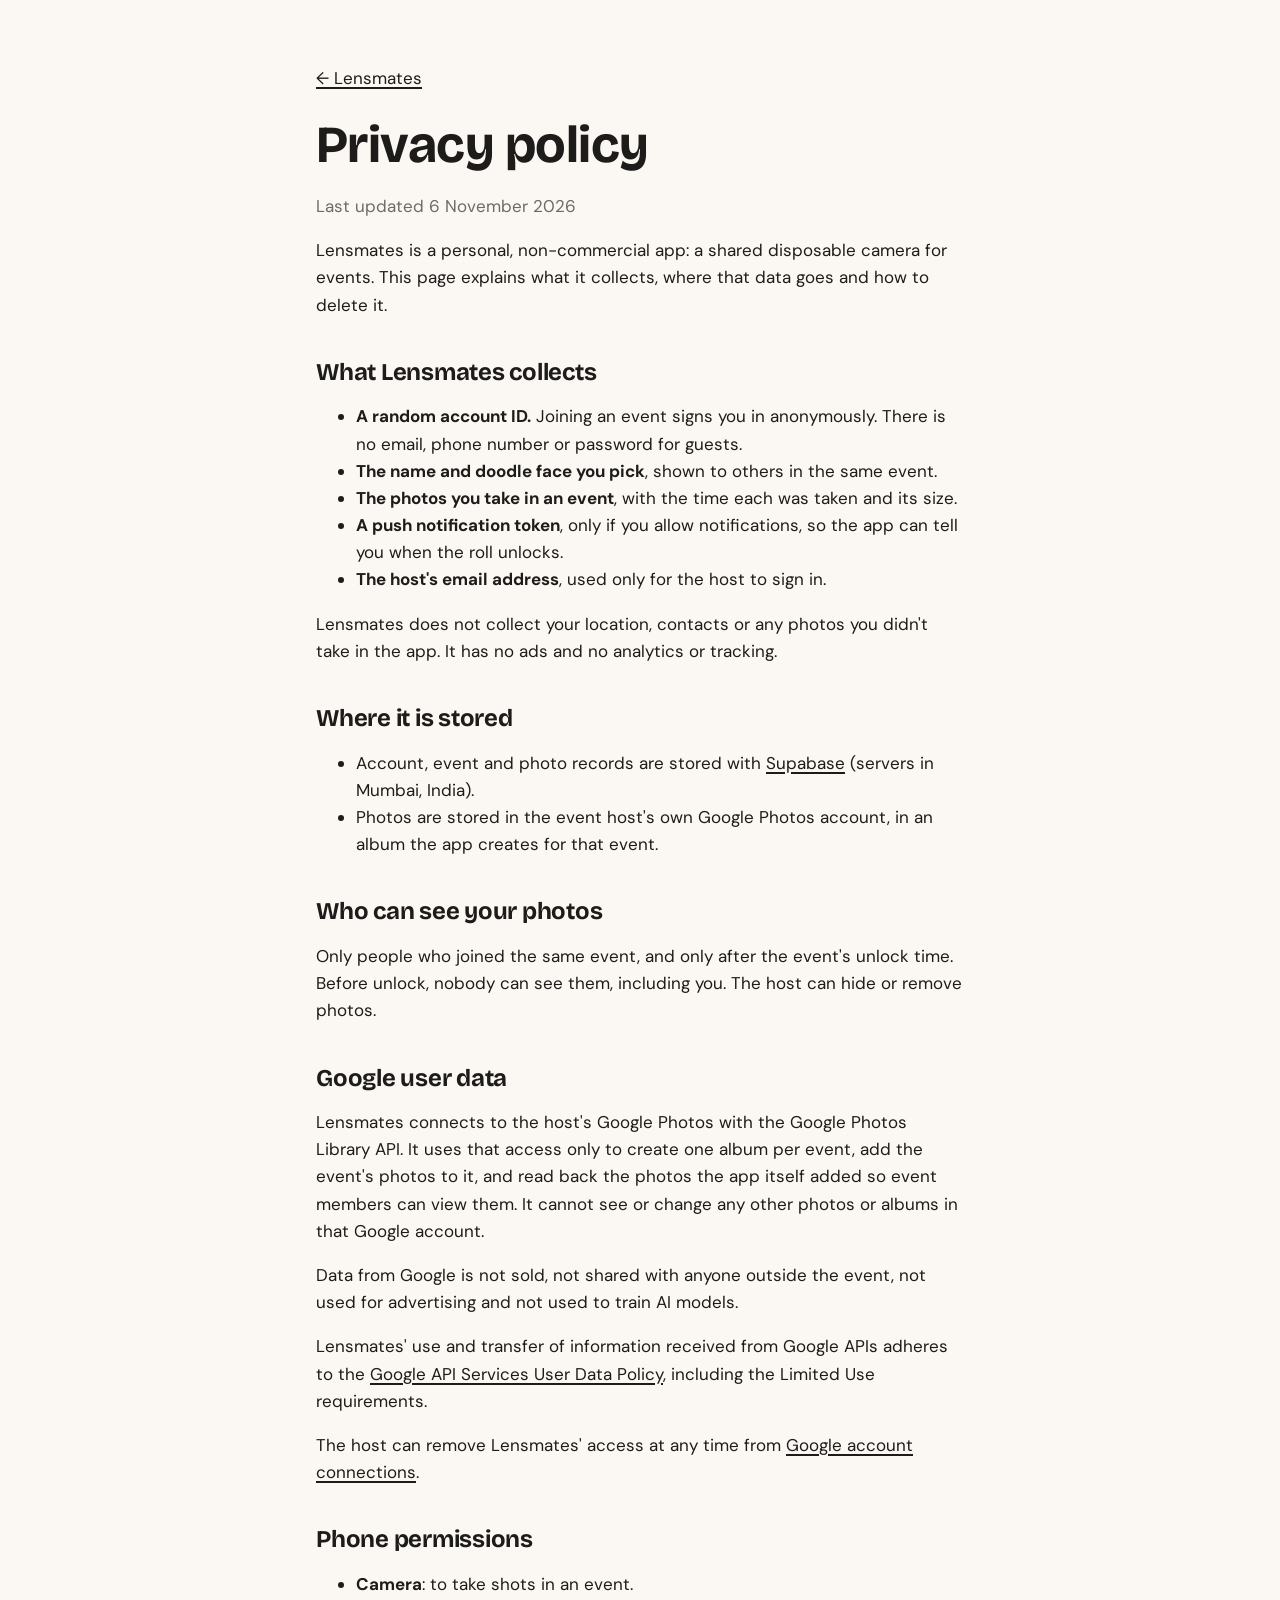
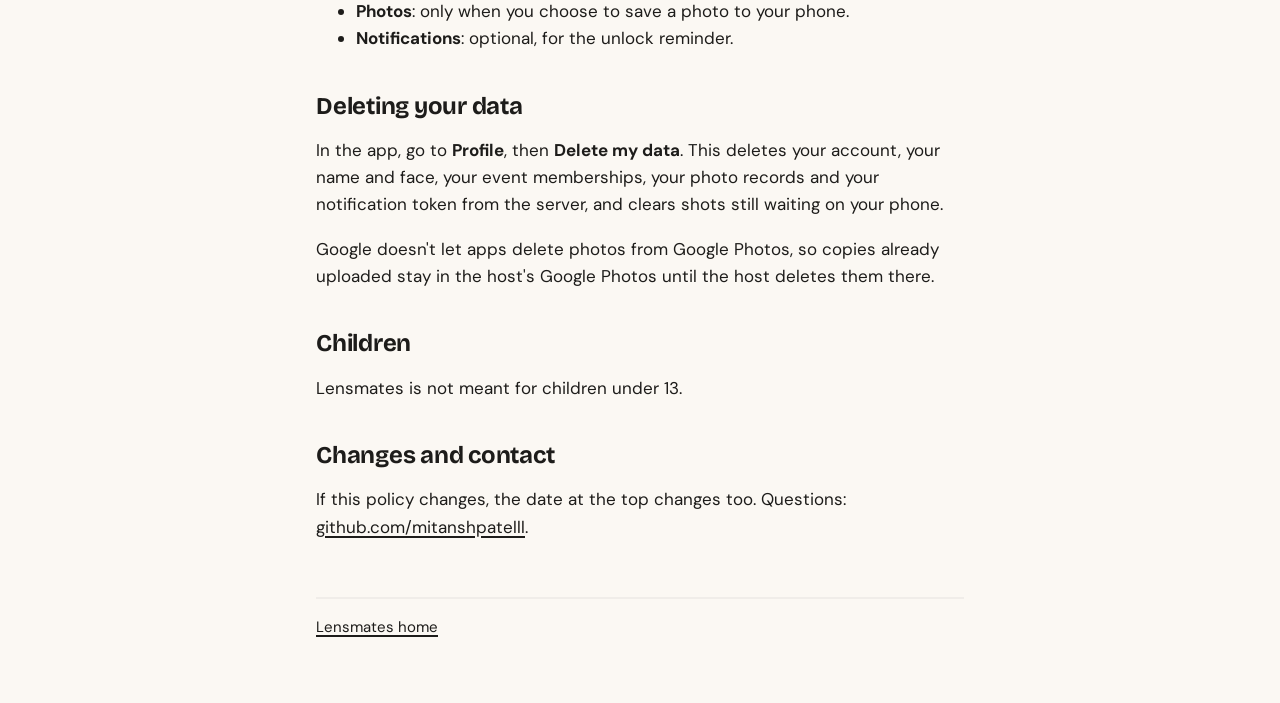
==== lensmates/privacy.html @ a16d0366 "Add Lensmates home page and privacy policy Co-Authored-By: Claude Opus 5.5 <noreply@anthropic.com>" ====
<!doctype html>
<html lang="en">
  <head>
    <meta charset="utf-8" />
    <meta name="viewport" content="width=device-width, initial-scale=1" />
    <title>Lensmates Privacy</title>
    <meta name="description" content="What Lensmates collects, where it is stored and how to delete it." />
    <link rel="preconnect" href="https://fonts.googleapis.com" />
    <link rel="preconnect" href="https://fonts.gstatic.com" crossorigin />
    <link
      href="https://fonts.googleapis.com/css2?family=Bricolage+Grotesque:wght@700&family=DM+Sans:wght@400;700&display=swap"
      rel="stylesheet"
    />
    <link rel="stylesheet" href="style.css" />
  </head>
  <body>
    <main>
      <p><a href="./">← Lensmates</a></p>
      <h1>Privacy policy</h1>
      <p class="muted">Last updated 6 November 2026</p>

      <p>
        Lensmates is a personal, non-commercial app: a shared disposable camera for events. This
        page explains what it collects, where that data goes and how to delete it.
      </p>

      <h2>What Lensmates collects</h2>
      <ul>
        <li>
          <strong>A random account ID.</strong> Joining an event signs you in anonymously. There is
          no email, phone number or password for guests.
        </li>
        <li><strong>The name and doodle face you pick</strong>, shown to others in the same event.</li>
        <li>
          <strong>The photos you take in an event</strong>, with the time each was taken and its
          size.
        </li>
        <li>
          <strong>A push notification token</strong>, only if you allow notifications, so the app
          can tell you when the roll unlocks.
        </li>
        <li><strong>The host's email address</strong>, used only for the host to sign in.</li>
      </ul>
      <p>
        Lensmates does not collect your location, contacts or any photos you didn't take in the
        app. It has no ads and no analytics or tracking.
      </p>

      <h2>Where it is stored</h2>
      <ul>
        <li>
          Account, event and photo records are stored with
          <a href="https://supabase.com/privacy">Supabase</a> (servers in Mumbai, India).
        </li>
        <li>
          Photos are stored in the event host's own Google Photos account, in an album the app
          creates for that event.
        </li>
      </ul>

      <h2>Who can see your photos</h2>
      <p>
        Only people who joined the same event, and only after the event's unlock time. Before
        unlock, nobody can see them, including you. The host can hide or remove photos.
      </p>

      <h2>Google user data</h2>
      <p>
        Lensmates connects to the host's Google Photos with the Google Photos Library API. It uses
        that access only to create one album per event, add the event's photos to it, and read back
        the photos the app itself added so event members can view them. It cannot see or change
        any other photos or albums in that Google account.
      </p>
      <p>
        Data from Google is not sold, not shared with anyone outside the event, not used for
        advertising and not used to train AI models.
      </p>
      <p>
        Lensmates' use and transfer of information received from Google APIs adheres to the
        <a href="https://developers.google.com/terms/api-services-user-data-policy"
          >Google API Services User Data Policy</a
        >, including the Limited Use requirements.
      </p>
      <p>
        The host can remove Lensmates' access at any time from
        <a href="https://myaccount.google.com/connections">Google account connections</a>.
      </p>

      <h2>Phone permissions</h2>
      <ul>
        <li><strong>Camera</strong>: to take shots in an event.</li>
        <li><strong>Photos</strong>: only when you choose to save a photo to your phone.</li>
        <li><strong>Notifications</strong>: optional, for the unlock reminder.</li>
      </ul>

      <h2>Deleting your data</h2>
      <p>
        In the app, go to <strong>Profile</strong>, then <strong>Delete my data</strong>. This
        deletes your account, your name and face, your event memberships, your photo records and
        your notification token from the server, and clears shots still waiting on your phone.
      </p>
      <p>
        Google doesn't let apps delete photos from Google Photos, so copies already uploaded stay in
        the host's Google Photos until the host deletes them there.
      </p>

      <h2>Children</h2>
      <p>Lensmates is not meant for children under 13.</p>

      <h2>Changes and contact</h2>
      <p>
        If this policy changes, the date at the top changes too. Questions:
        <a href="https://github.com/mitanshpatelll">github.com/mitanshpatelll</a>.
      </p>

      <footer><a href="./">Lensmates home</a></footer>
    </main>
  </body>
</html>
---- lensmates/style.css ----
:root {
  --ink: #1d1c1a;
  --paper: #fbf8f3;
  --soft: #f0ede9;
  --muted: #6f6a62;
  --pink: #ffb8d9;
  --mint: #a8edcf;
  --sky: #b5e2f5;
  --butter: #ffe48a;
}

* {
  box-sizing: border-box;
}

body {
  margin: 0;
  background: var(--paper);
  color: var(--ink);
  font: 17px/1.6 "DM Sans", system-ui, sans-serif;
}

main {
  max-width: 680px;
  margin: 0 auto;
  padding: 48px 16px 64px;
}

h1,
h2 {
  font-family: "Bricolage Grotesque", system-ui, sans-serif;
  line-height: 1.15;
  letter-spacing: -0.01em;
}

h1 {
  font-size: clamp(36px, 8vw, 52px);
  margin: 24px 0 12px;
}

h2 {
  font-size: 24px;
  margin: 40px 0 8px;
}

a {
  color: var(--ink);
  text-decoration-thickness: 2px;
  text-underline-offset: 3px;
}

.lead {
  font-size: 20px;
}

.muted {
  color: var(--muted);
}

.faces {
  display: flex;
  gap: 10px;
}

.faces img {
  width: 56px;
  height: 56px;
}

.steps {
  padding: 0;
  list-style: none;
  counter-reset: step;
}

.steps li {
  position: relative;
  padding: 14px 16px 14px 60px;
  margin: 10px 0;
  background: #fff;
  border: 2px solid var(--ink);
  border-radius: 16px;
  counter-increment: step;
}

.steps li::before {
  content: counter(step);
  position: absolute;
  left: 14px;
  top: 12px;
  width: 32px;
  height: 32px;
  display: grid;
  place-items: center;
  font-weight: 700;
  background: var(--butter);
  border: 2px solid var(--ink);
  border-radius: 50%;
}

.box {
  padding: 16px;
  background: var(--soft);
  border-radius: 16px;
}

footer {
  margin-top: 56px;
  padding-top: 16px;
  border-top: 2px solid var(--soft);
  font-size: 15px;
}
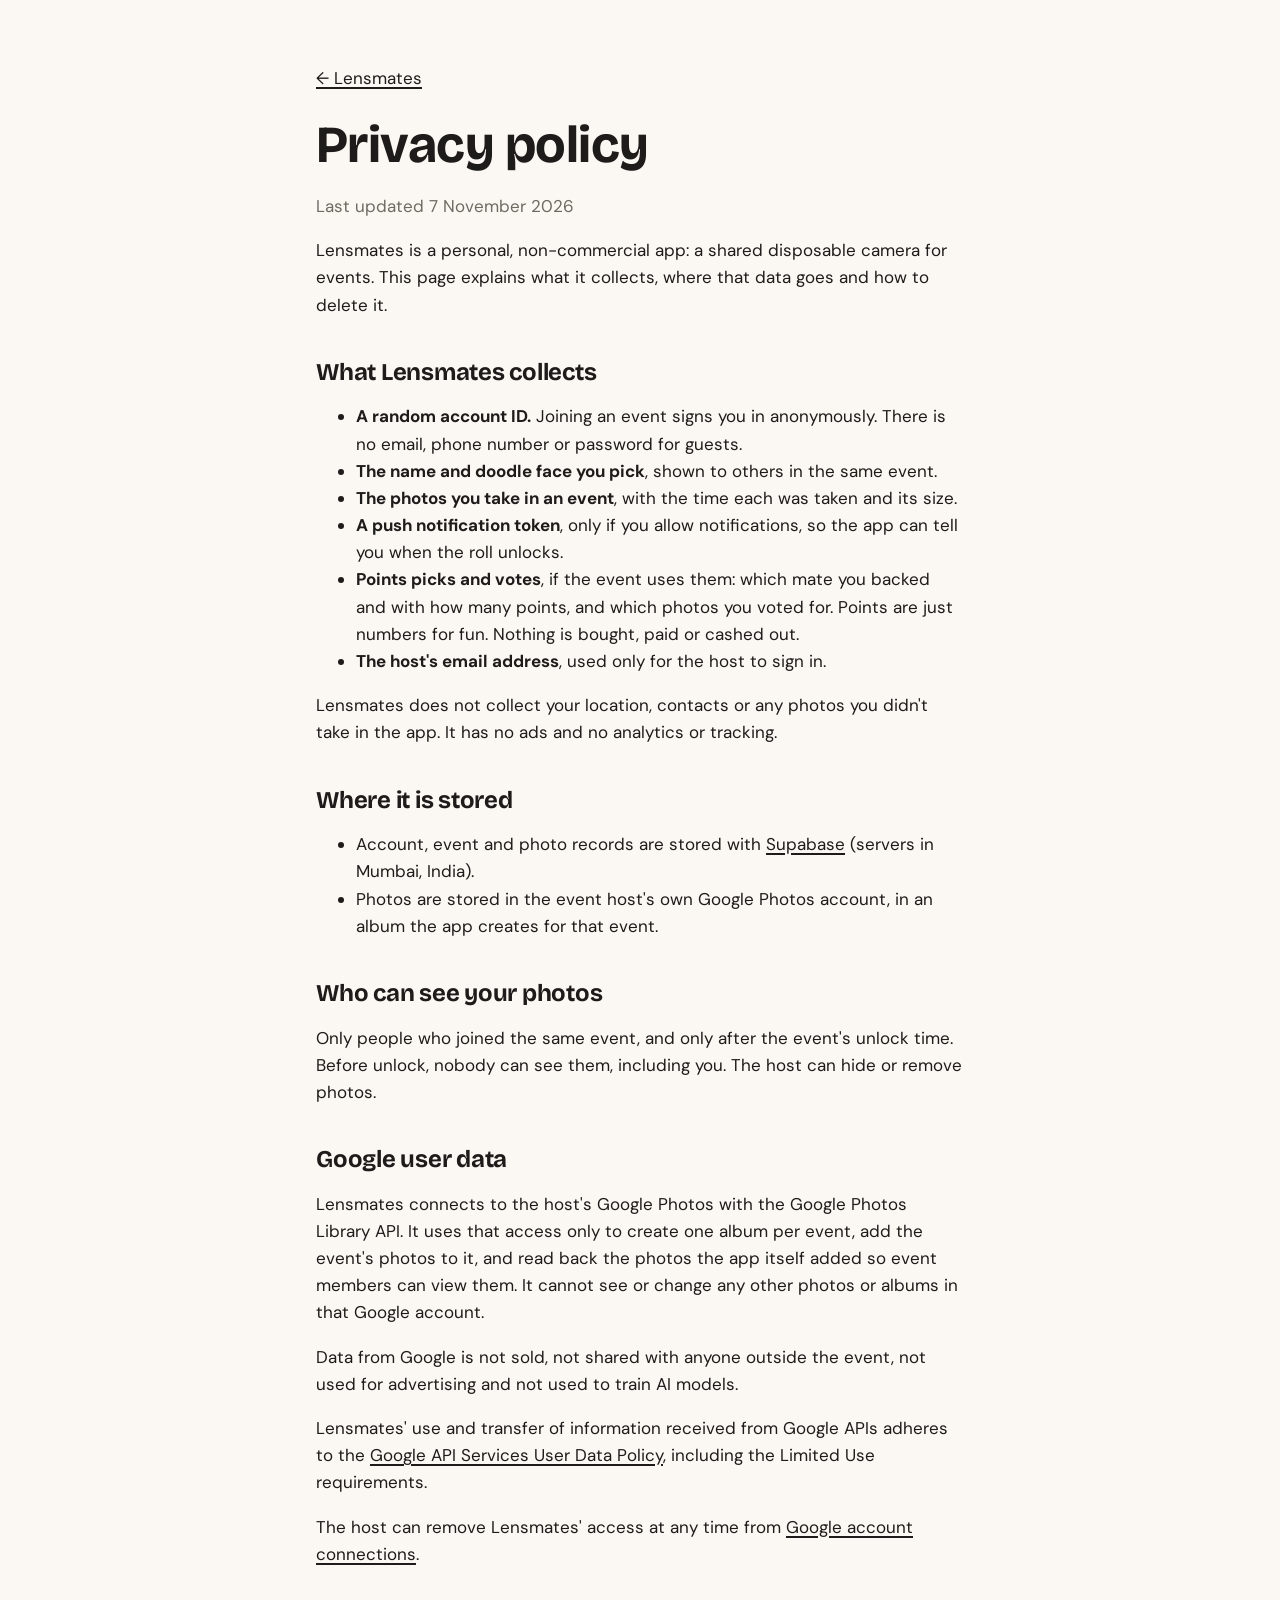
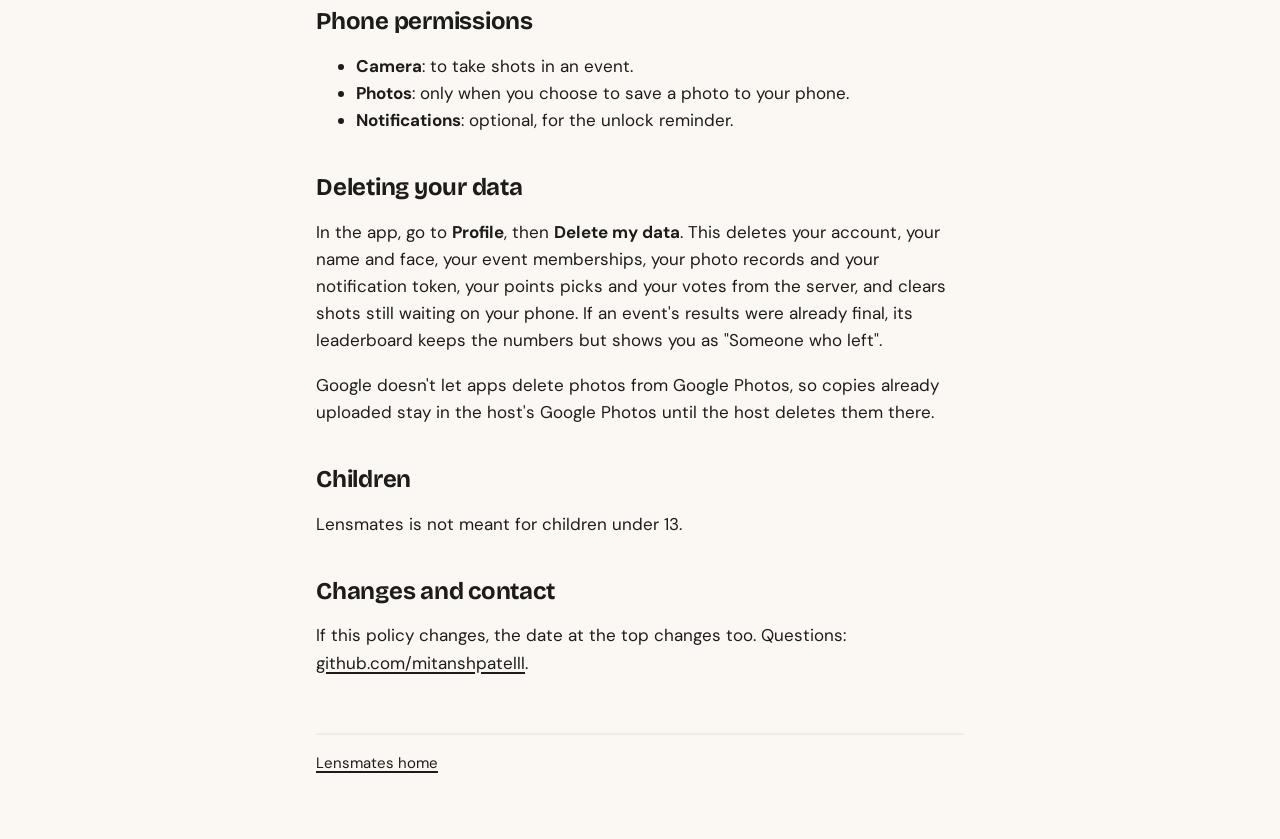
==== commit 3fa1573a: "Lensmates privacy: points picks and votes Say what the new points and votes feature stores, that poi" ====
--- a/lensmates/privacy.html
+++ b/lensmates/privacy.html
@@ -17,7 +17,7 @@
     <main>
       <p><a href="./">← Lensmates</a></p>
       <h1>Privacy policy</h1>
-      <p class="muted">Last updated 6 November 2026</p>
+      <p class="muted">Last updated 7 November 2026</p>
 
       <p>
         Lensmates is a personal, non-commercial app: a shared disposable camera for events. This
@@ -38,6 +38,11 @@
         <li>
           <strong>A push notification token</strong>, only if you allow notifications, so the app
           can tell you when the roll unlocks.
+        </li>
+        <li>
+          <strong>Points picks and votes</strong>, if the event uses them: which mate you backed
+          and with how many points, and which photos you voted for. Points are just numbers for
+          fun. Nothing is bought, paid or cashed out.
         </li>
         <li><strong>The host's email address</strong>, used only for the host to sign in.</li>
       </ul>
@@ -97,7 +102,9 @@
       <p>
         In the app, go to <strong>Profile</strong>, then <strong>Delete my data</strong>. This
         deletes your account, your name and face, your event memberships, your photo records and
-        your notification token from the server, and clears shots still waiting on your phone.
+        your notification token, your points picks and your votes from the server, and clears shots
+        still waiting on your phone. If an event's results were already final, its leaderboard keeps
+        the numbers but shows you as "Someone who left".
       </p>
       <p>
         Google doesn't let apps delete photos from Google Photos, so copies already uploaded stay in
